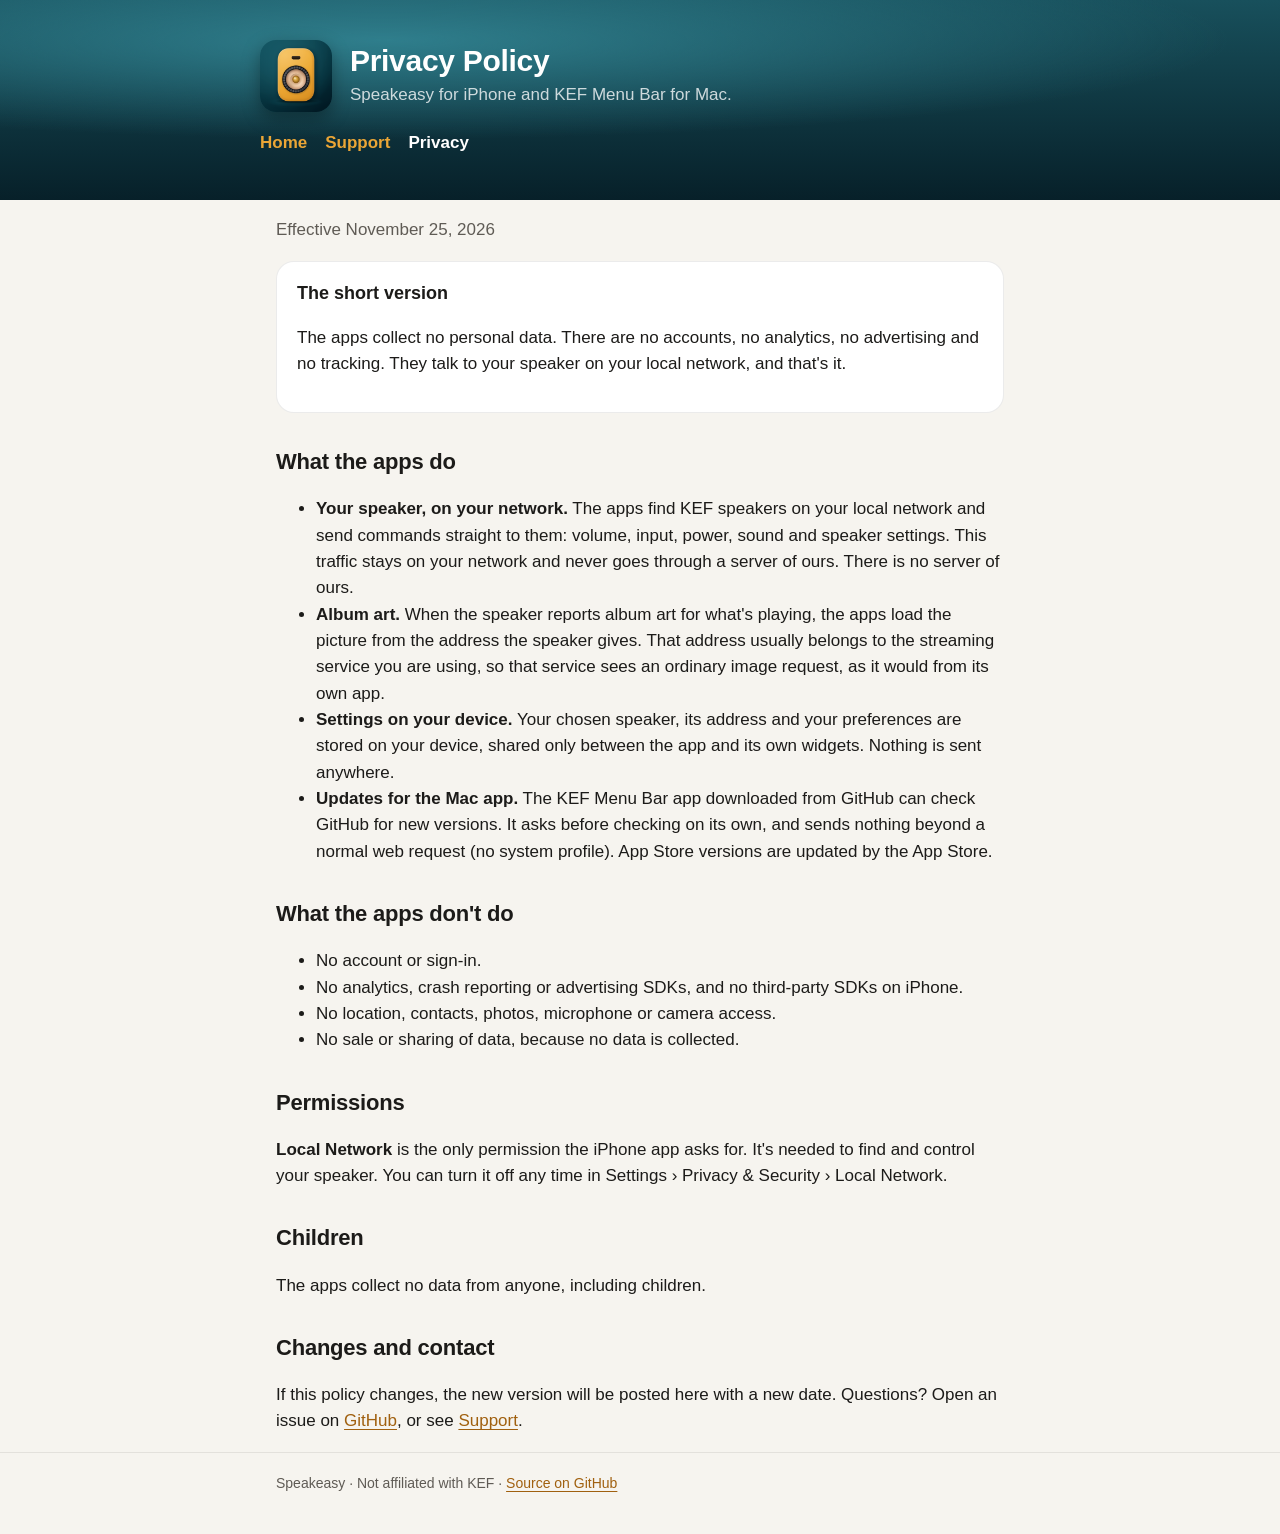
==== docs/privacy/index.html @ 291d0698 "Add a small GitHub Pages site with Support and Privacy pages docs/index.html, docs/support/ and docs" ====
<!doctype html>
<html lang="en">
<head>
  <meta charset="utf-8">
  <meta name="viewport" content="width=device-width, initial-scale=1">
  <title>Speakeasy Privacy Policy</title>
  <meta name="description" content="Speakeasy collects no data. It talks only to your speaker on your local network.">
  <meta name="color-scheme" content="light dark">
  <link rel="stylesheet" href="../site.css">
  <link rel="icon" href="../speakeasy-icon.png">
</head>
<body>
  <header class="hero">
    <div class="wrap">
      <img class="icon" src="../speakeasy-icon.png" alt="">
      <div>
        <h1>Privacy Policy</h1>
        <p>Speakeasy for iPhone and KEF Menu Bar for Mac.</p>
      </div>
    </div>
    <div class="wrap">
      <nav class="top" aria-label="Site">
        <a href="../">Home</a>
        <a href="../support/">Support</a>
        <a href="./" aria-current="page">Privacy</a>
      </nav>
    </div>
  </header>

  <main class="wrap">
    <p class="muted">Effective November 25, 2026</p>

    <div class="card">
      <h3>The short version</h3>
      <p>The apps collect no personal data. There are no accounts, no analytics, no advertising and no tracking. They talk to your speaker on your local network, and that's it.</p>
    </div>

    <h2>What the apps do</h2>
    <ul>
      <li><b>Your speaker, on your network.</b> The apps find KEF speakers on your local network and send commands straight to them: volume, input, power, sound and speaker settings. This traffic stays on your network and never goes through a server of ours. There is no server of ours.</li>
      <li><b>Album art.</b> When the speaker reports album art for what's playing, the apps load the picture from the address the speaker gives. That address usually belongs to the streaming service you are using, so that service sees an ordinary image request, as it would from its own app.</li>
      <li><b>Settings on your device.</b> Your chosen speaker, its address and your preferences are stored on your device, shared only between the app and its own widgets. Nothing is sent anywhere.</li>
      <li><b>Updates for the Mac app.</b> The KEF Menu Bar app downloaded from GitHub can check GitHub for new versions. It asks before checking on its own, and sends nothing beyond a normal web request (no system profile). App Store versions are updated by the App Store.</li>
    </ul>

    <h2>What the apps don't do</h2>
    <ul>
      <li>No account or sign-in.</li>
      <li>No analytics, crash reporting or advertising SDKs, and no third-party SDKs on iPhone.</li>
      <li>No location, contacts, photos, microphone or camera access.</li>
      <li>No sale or sharing of data, because no data is collected.</li>
    </ul>

    <h2>Permissions</h2>
    <p><b>Local Network</b> is the only permission the iPhone app asks for. It's needed to find and control your speaker. You can turn it off any time in Settings › Privacy &amp; Security › Local Network.</p>

    <h2>Children</h2>
    <p>The apps collect no data from anyone, including children.</p>

    <h2>Changes and contact</h2>
    <p>If this policy changes, the new version will be posted here with a new date. Questions? Open an issue on <a href="https://github.com/zalberico/kef-menubar/issues/new">GitHub</a>, or see <a href="../support/">Support</a>.</p>
  </main>

  <footer>
    <div class="wrap">Speakeasy · Not affiliated with KEF · <a href="https://github.com/zalberico/kef-menubar">Source on GitHub</a></div>
  </footer>
</body>
</html>
---- docs/site.css ----
:root {
  --teal-top: #18505c;
  --teal-bottom: #072029;
  --teal-glow: #2f7e8c;
  --saffron: #eba636;
  --saffron-deep: #a0600f;
  --bg: #f6f4ef;
  --card: #ffffff;
  --text: #1c1b19;
  --muted: #5f5b55;
  --rule: rgba(0, 0, 0, 0.08);
  --link: var(--saffron-deep);
}
@media (prefers-color-scheme: dark) {
  :root {
    --bg: #0b1418;
    --card: #12212a;
    --text: #f2efe9;
    --muted: #a8b3b6;
    --rule: rgba(255, 255, 255, 0.10);
    --link: var(--saffron);
  }
}
* { box-sizing: border-box; }
html { -webkit-text-size-adjust: 100%; }
body {
  margin: 0;
  background: var(--bg);
  color: var(--text);
  font: 17px/1.55 -apple-system, BlinkMacSystemFont, "SF Pro Text", "Helvetica Neue", Helvetica, Arial, sans-serif;
}
a { color: var(--link); text-decoration-thickness: 1px; text-underline-offset: 3px; }
header.hero {
  background: radial-gradient(120% 90% at 30% 20%, var(--teal-glow) 0%, transparent 55%),
              linear-gradient(180deg, var(--teal-top), var(--teal-bottom));
  color: #fff;
  padding: 40px 16px 44px;
}
.wrap { max-width: 760px; margin: 0 auto; padding: 0 16px; }
header.hero .wrap { padding: 0; display: flex; gap: 18px; align-items: center; }
header.hero img.icon { width: 72px; height: 72px; border-radius: 16px; flex: none; box-shadow: 0 6px 18px rgba(0,0,0,.35); }
header.hero h1 { margin: 0; font-size: 30px; line-height: 1.15; letter-spacing: -0.01em; }
header.hero p { margin: 4px 0 0; color: rgba(255,255,255,.78); }
nav.top { margin-top: 18px; display: flex; gap: 18px; flex-wrap: wrap; }
nav.top a { color: var(--saffron); text-decoration: none; font-weight: 600; }
nav.top a[aria-current="page"] { color: #fff; }
main { padding: 28px 0 48px; }
h2 { font-size: 22px; margin: 32px 0 10px; letter-spacing: -0.01em; }
h3 { font-size: 18px; margin: 22px 0 6px; }
p, li { color: var(--text); }
.muted { color: var(--muted); }
.card {
  background: var(--card);
  border: 1px solid var(--rule);
  border-radius: 18px;
  padding: 18px 20px;
  margin: 14px 0;
}
.card h3:first-child { margin-top: 0; }
.button {
  display: inline-block;
  background: var(--saffron);
  color: #241703;
  font-weight: 650;
  text-decoration: none;
  padding: 11px 20px;
  border-radius: 999px;
}
.shots { display: grid; grid-template-columns: repeat(auto-fill, minmax(150px, 1fr)); gap: 14px; margin: 18px 0; }
.shots img { width: 100%; height: auto; border-radius: 18px; border: 1px solid var(--rule); }
table { border-collapse: collapse; width: 100%; }
td, th { text-align: left; padding: 8px 0; border-bottom: 1px solid var(--rule); vertical-align: top; }
th { width: 38%; color: var(--muted); font-weight: 500; padding-right: 12px; }
footer { border-top: 1px solid var(--rule); padding: 20px 0 40px; color: var(--muted); font-size: 14px; }
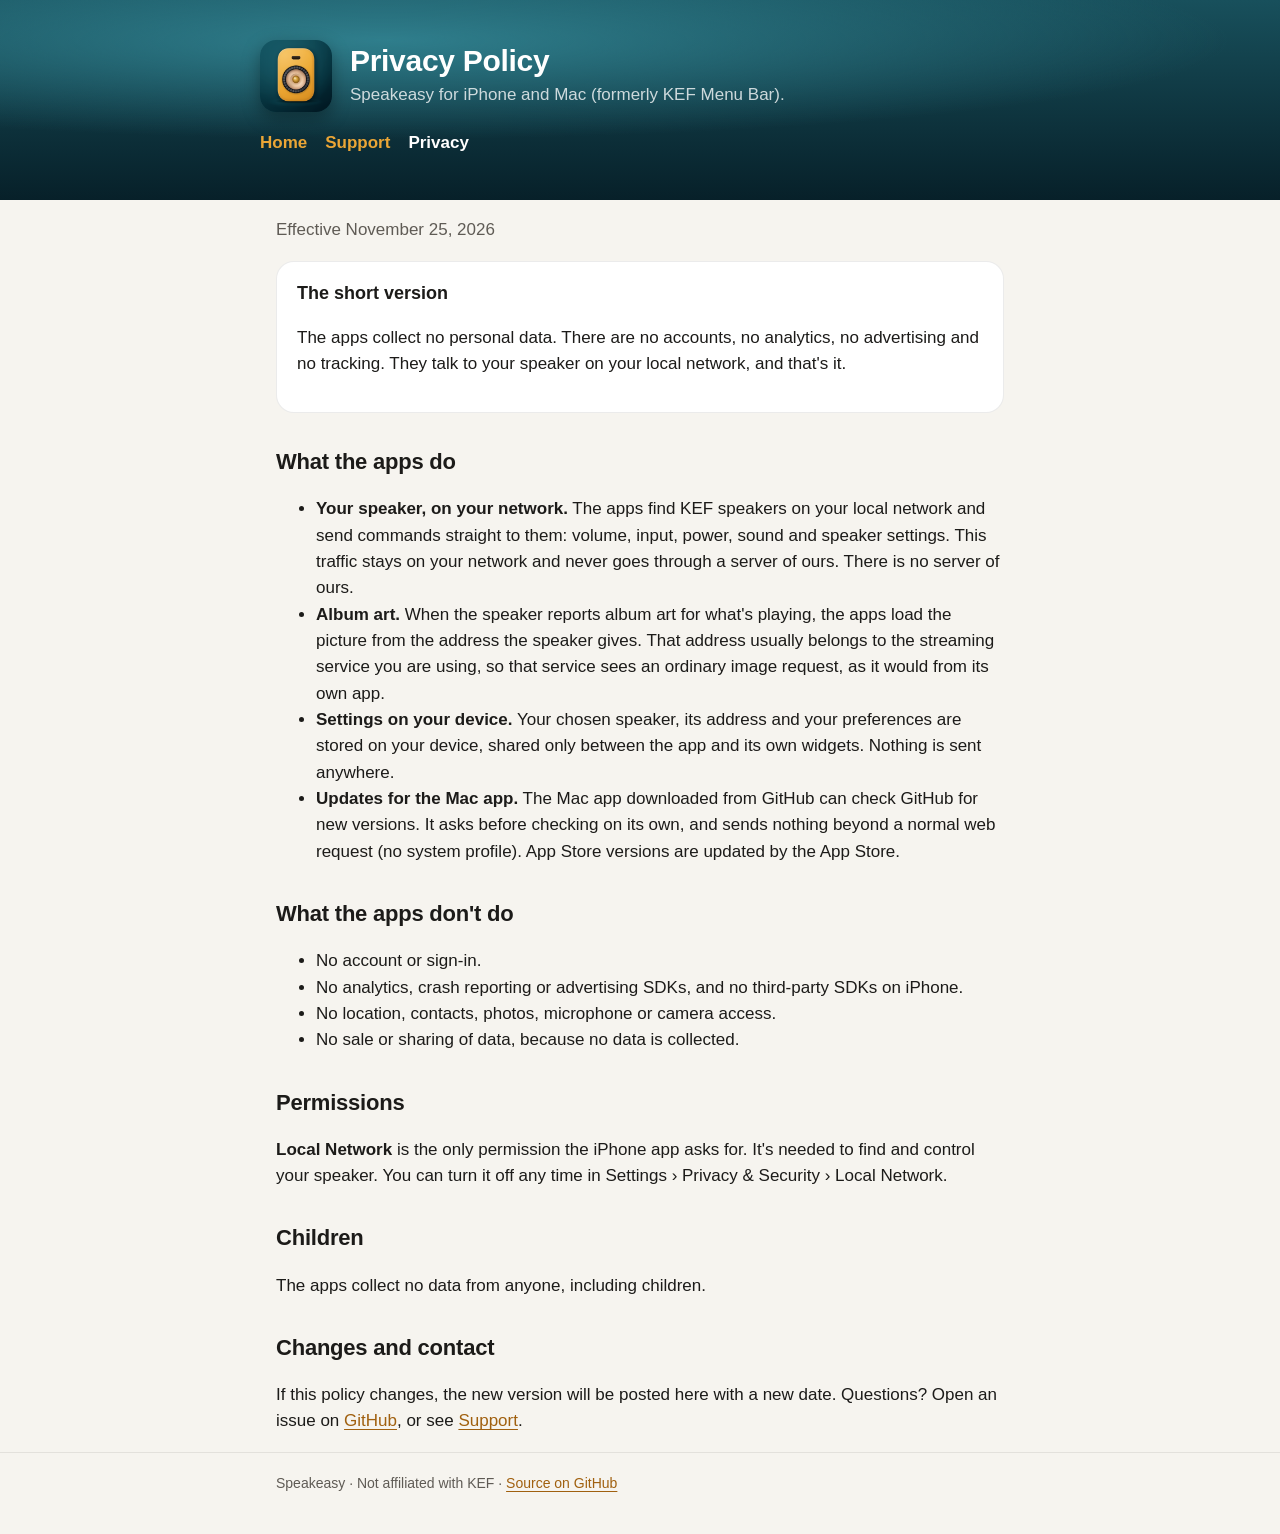
==== commit 83d52aaf: "Rename the Mac app to Speakeasy The menu bar app is now Speakeasy everywhere people see it: bundle a" ====
--- a/docs/privacy/index.html
+++ b/docs/privacy/index.html
@@ -15,7 +15,7 @@
       <img class="icon" src="../speakeasy-icon.png" alt="">
       <div>
         <h1>Privacy Policy</h1>
-        <p>Speakeasy for iPhone and KEF Menu Bar for Mac.</p>
+        <p>Speakeasy for iPhone and Mac (formerly KEF Menu Bar).</p>
       </div>
     </div>
     <div class="wrap">
@@ -40,7 +40,7 @@
       <li><b>Your speaker, on your network.</b> The apps find KEF speakers on your local network and send commands straight to them: volume, input, power, sound and speaker settings. This traffic stays on your network and never goes through a server of ours. There is no server of ours.</li>
       <li><b>Album art.</b> When the speaker reports album art for what's playing, the apps load the picture from the address the speaker gives. That address usually belongs to the streaming service you are using, so that service sees an ordinary image request, as it would from its own app.</li>
       <li><b>Settings on your device.</b> Your chosen speaker, its address and your preferences are stored on your device, shared only between the app and its own widgets. Nothing is sent anywhere.</li>
-      <li><b>Updates for the Mac app.</b> The KEF Menu Bar app downloaded from GitHub can check GitHub for new versions. It asks before checking on its own, and sends nothing beyond a normal web request (no system profile). App Store versions are updated by the App Store.</li>
+      <li><b>Updates for the Mac app.</b> The Mac app downloaded from GitHub can check GitHub for new versions. It asks before checking on its own, and sends nothing beyond a normal web request (no system profile). App Store versions are updated by the App Store.</li>
     </ul>
 
     <h2>What the apps don't do</h2>
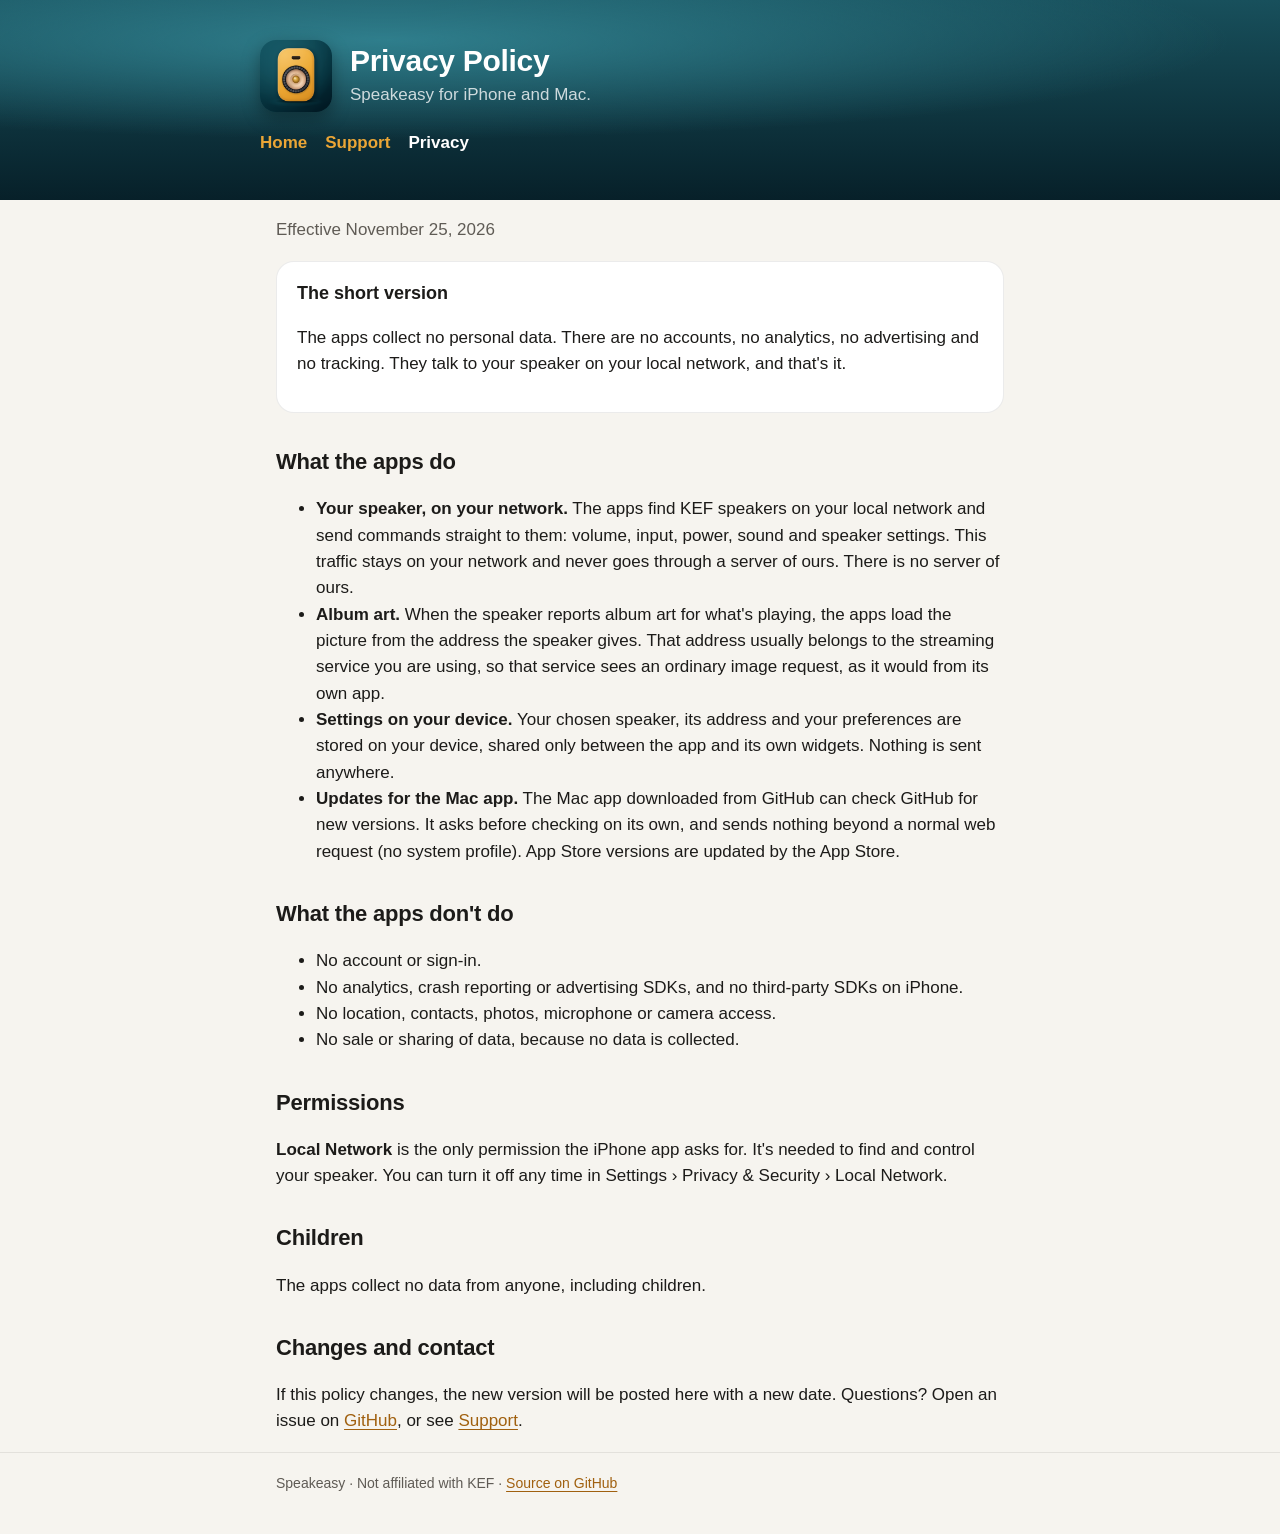
==== commit 95f055c1: "Point links at the renamed speakeasy repo and site The repository is now zalberico/speakeasy, so its" ====
--- a/docs/privacy/index.html
+++ b/docs/privacy/index.html
@@ -15,7 +15,7 @@
       <img class="icon" src="../speakeasy-icon.png" alt="">
       <div>
         <h1>Privacy Policy</h1>
-        <p>Speakeasy for iPhone and Mac (formerly KEF Menu Bar).</p>
+        <p>Speakeasy for iPhone and Mac.</p>
       </div>
     </div>
     <div class="wrap">
@@ -58,11 +58,11 @@
     <p>The apps collect no data from anyone, including children.</p>
 
     <h2>Changes and contact</h2>
-    <p>If this policy changes, the new version will be posted here with a new date. Questions? Open an issue on <a href="https://github.com/zalberico/kef-menubar/issues/new">GitHub</a>, or see <a href="../support/">Support</a>.</p>
+    <p>If this policy changes, the new version will be posted here with a new date. Questions? Open an issue on <a href="https://github.com/zalberico/speakeasy/issues/new">GitHub</a>, or see <a href="../support/">Support</a>.</p>
   </main>
 
   <footer>
-    <div class="wrap">Speakeasy · Not affiliated with KEF · <a href="https://github.com/zalberico/kef-menubar">Source on GitHub</a></div>
+    <div class="wrap">Speakeasy · Not affiliated with KEF · <a href="https://github.com/zalberico/speakeasy">Source on GitHub</a></div>
   </footer>
 </body>
 </html>
